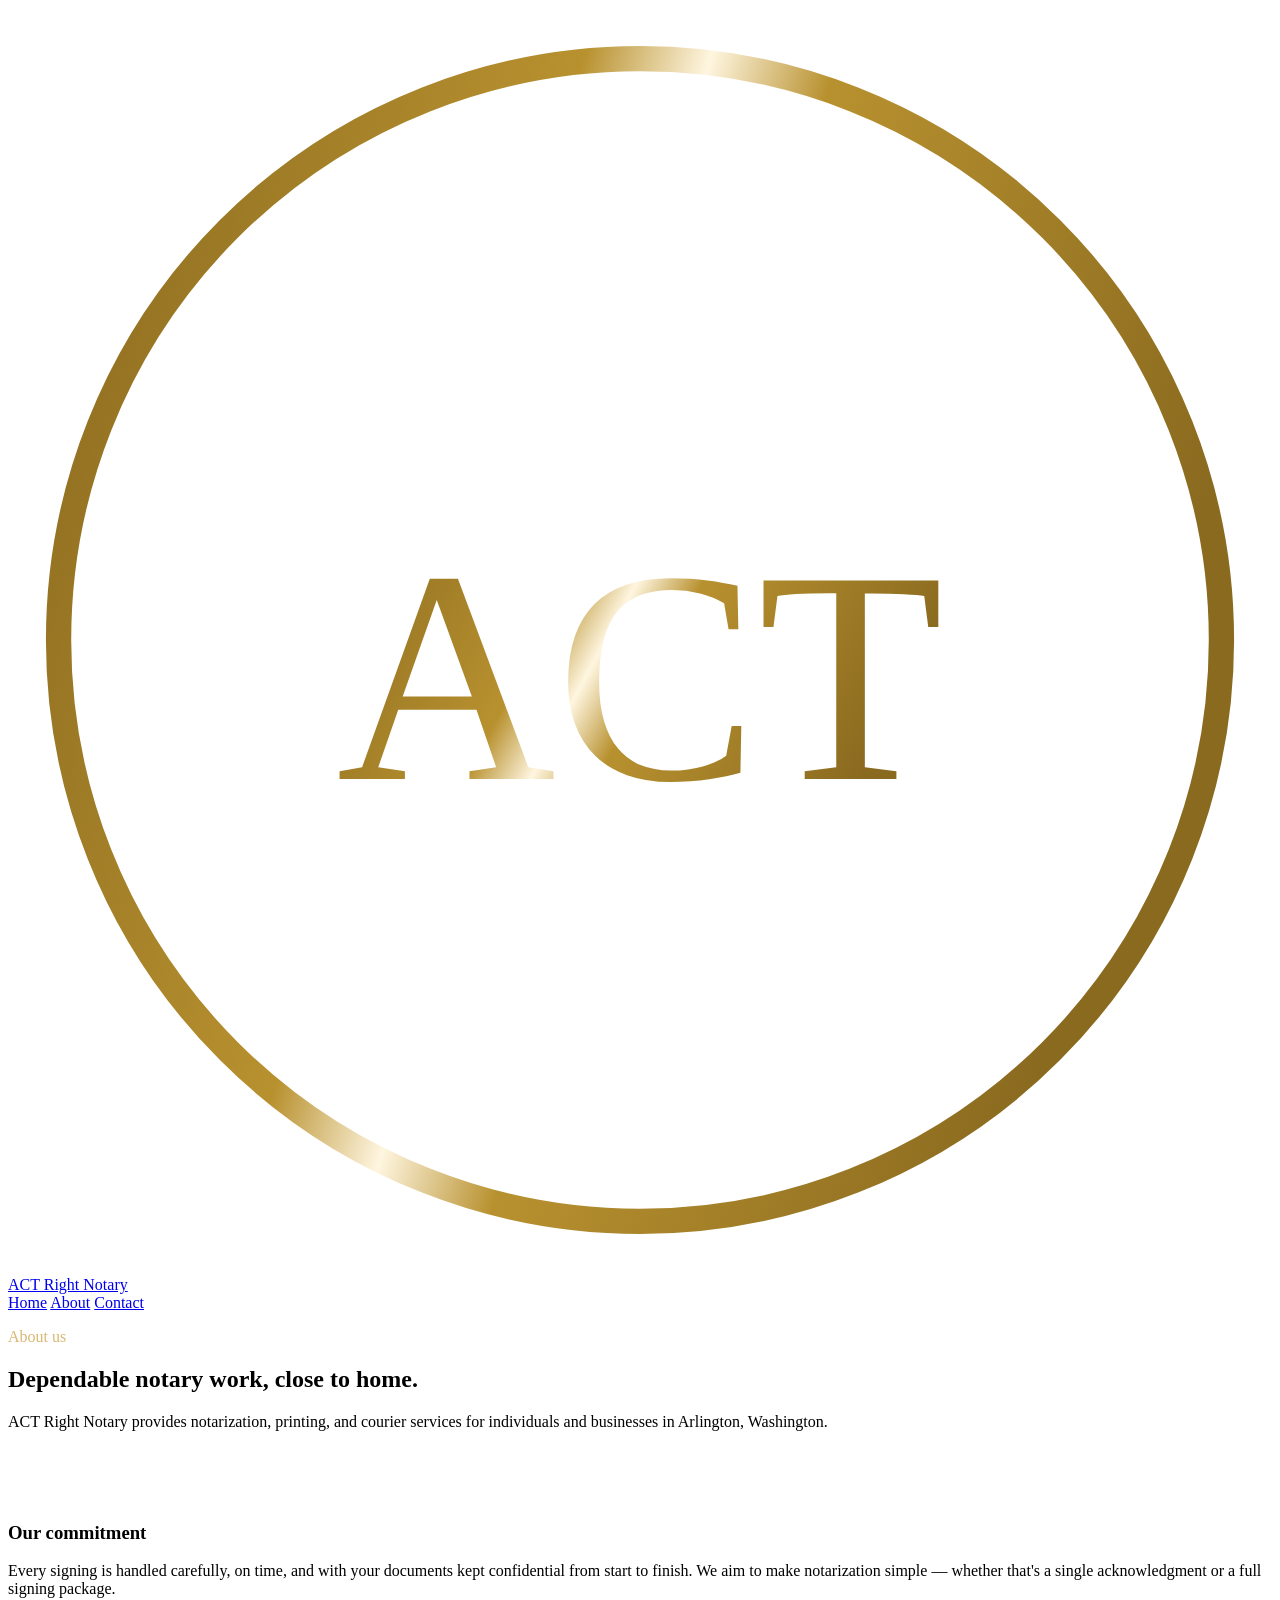
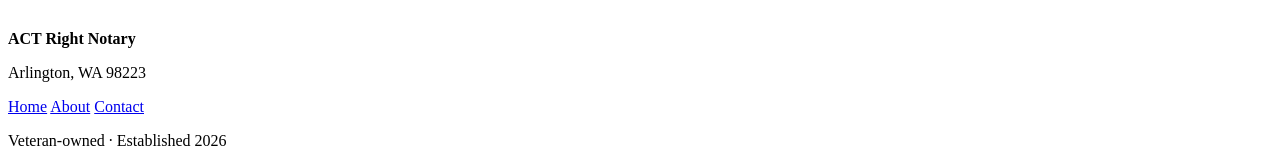
==== about.html @ 7df82d2e "got rid of street address" ====
<!DOCTYPE html>
<html lang="en">
<head>
<meta charset="UTF-8">
<meta name="viewport" content="width=device-width, initial-scale=1.0">
<title>About | ACT Right Notary</title>
<meta name="description" content="About ACT Right Notary, serving Arlington, Washington.">
<link rel="stylesheet" href="styles.css">
</head>
<body>

<header class="site-header">
  <div class="header-inner">
    <a class="brand" href="index.html">
      <svg class="brand-seal" viewBox="0 0 100 100" xmlns="http://www.w3.org/2000/svg">
        <defs>
          <linearGradient id="shineHeader" gradientUnits="objectBoundingBox" x1="0" y1="0" x2="1" y2="0.3">
            <stop offset="0%" stop-color="#8a6a1f"/>
            <stop offset="40%" stop-color="#b8912f"/>
            <stop offset="50%" stop-color="#fff6e0"/>
            <stop offset="60%" stop-color="#b8912f"/>
            <stop offset="100%" stop-color="#8a6a1f"/>
            <animateTransform attributeName="gradientTransform" type="translate" from="-1.2 0" to="1.2 0" dur="2.8s" repeatCount="indefinite"/>
          </linearGradient>
        </defs>
        <circle cx="50" cy="50" r="46" fill="none" stroke="url(#shineHeader)" stroke-width="2"/>
        <text x="50" y="61" text-anchor="middle" font-family="Fraunces, Georgia, serif" font-size="24" fill="url(#shineHeader)">ACT</text>
      </svg>
      <span class="brand-name">ACT Right Notary</span>
    </a>
    <nav class="site-nav">
      <a href="index.html">Home</a>
      <a href="about.html" class="active">About</a>
      <a href="contact.html">Contact</a>
    </nav>
  </div>
</header>

<section class="hero" style="padding-bottom: 56px;">
  <div class="container">
    <p class="eyebrow" style="color:#d9b872;">About us</p>
    <h1>Dependable notary work, close to home.</h1>
    <p class="lead">ACT Right Notary provides notarization, printing, and courier services for individuals and businesses in Arlington, Washington.</p>
  </div>
</section>

<section>
  <div class="container">
    <div class="info-panel" style="margin-bottom: 32px;">
      <h3>Our commitment</h3>
      <p style="margin-bottom:0;">Every signing is handled carefully, on time, and with your documents kept confidential from start to finish. We aim to make notarization simple — whether that's a single acknowledgment or a full signing package.</p>
    </div>
  </div>
</section>

<footer class="site-footer">
  <div class="footer-inner">
    <div>
      <strong>ACT Right Notary</strong>
      <p>Arlington, WA 98223</p>
    </div>
    <nav class="footer-nav">
      <a href="index.html">Home</a>
      <a href="about.html">About</a>
      <a href="contact.html">Contact</a>
    </nav>
    <p>Veteran-owned &middot; Established 2026</p>
  </div>
</footer>

</body>
</html>
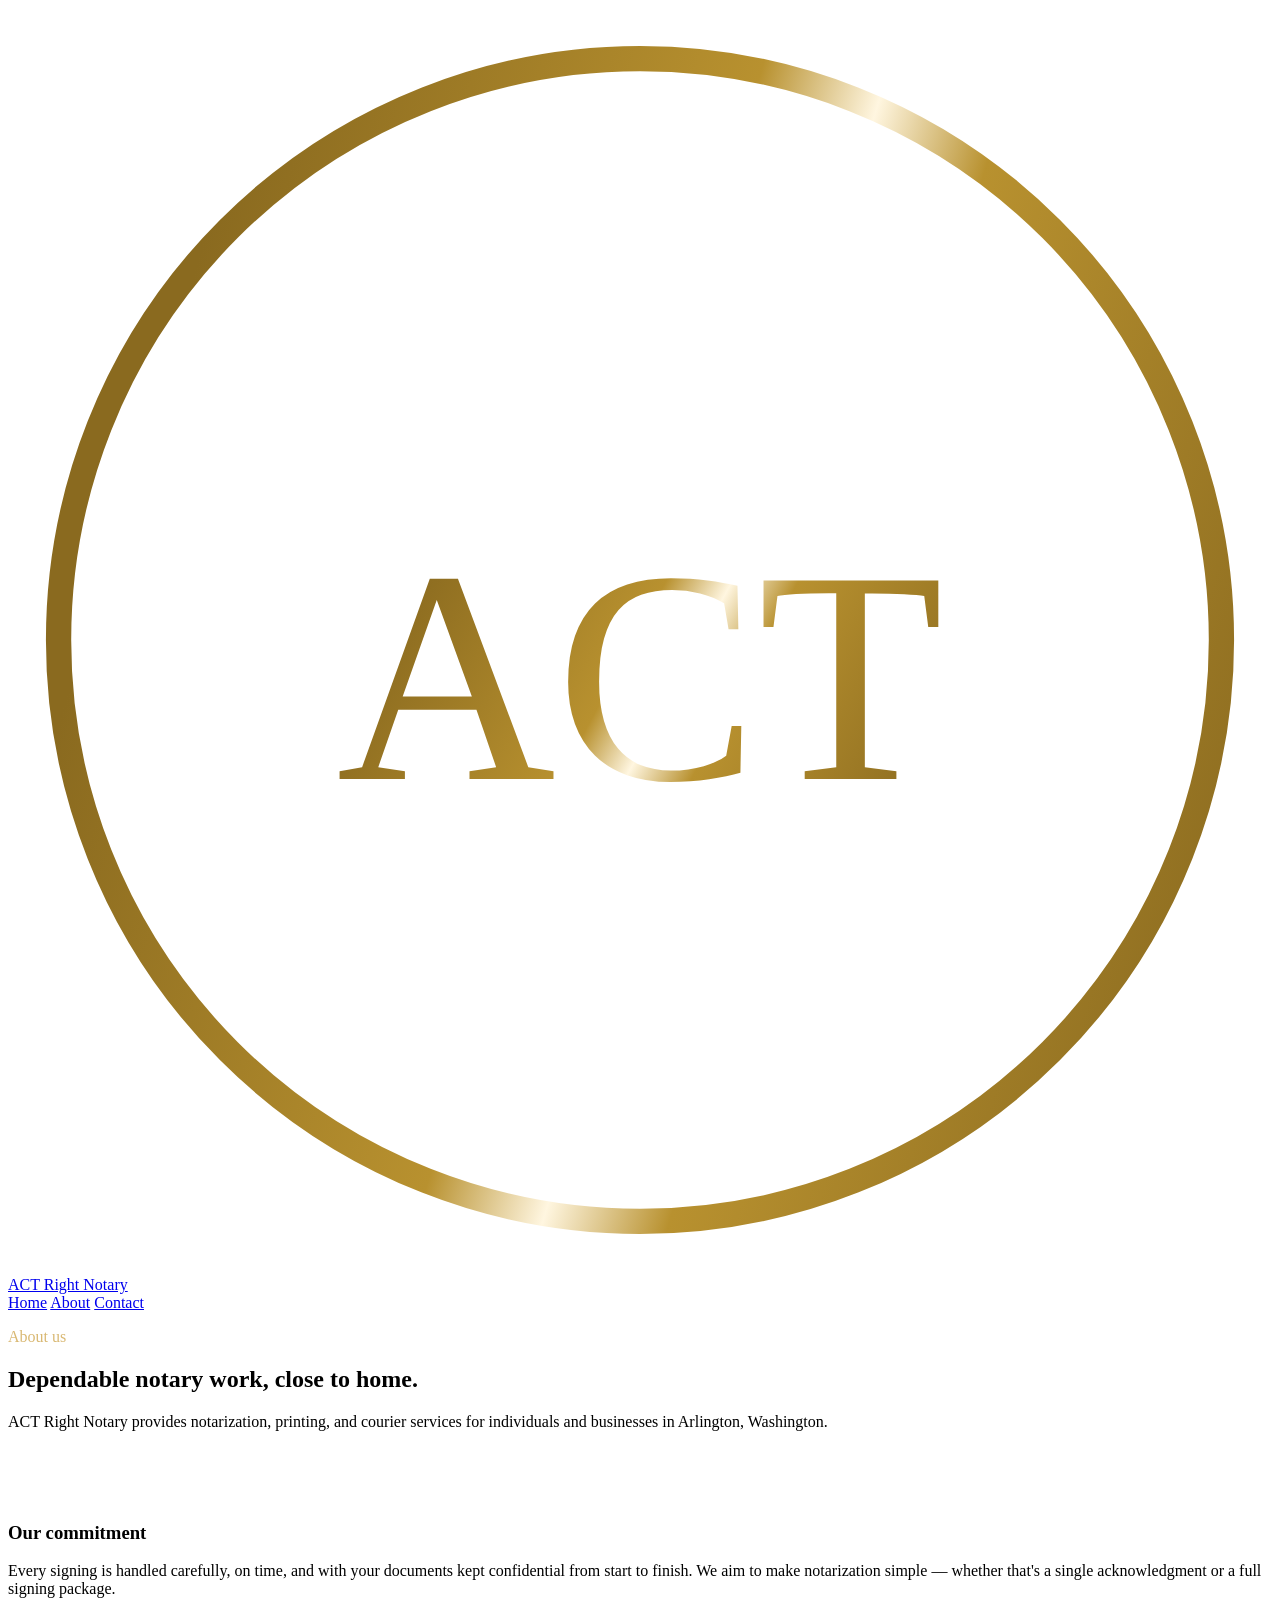
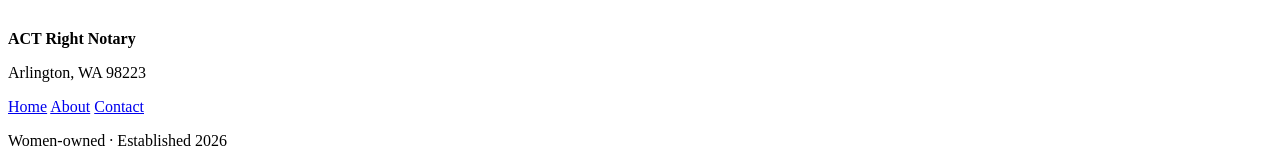
==== commit 7036059f: "changed from veteran owned to women owned" ====
--- a/about.html
+++ b/about.html
@@ -64,7 +64,7 @@
       <a href="about.html">About</a>
       <a href="contact.html">Contact</a>
     </nav>
-    <p>Veteran-owned &middot; Established 2026</p>
+    <p>Women-owned &middot; Established 2026</p>
   </div>
 </footer>
 
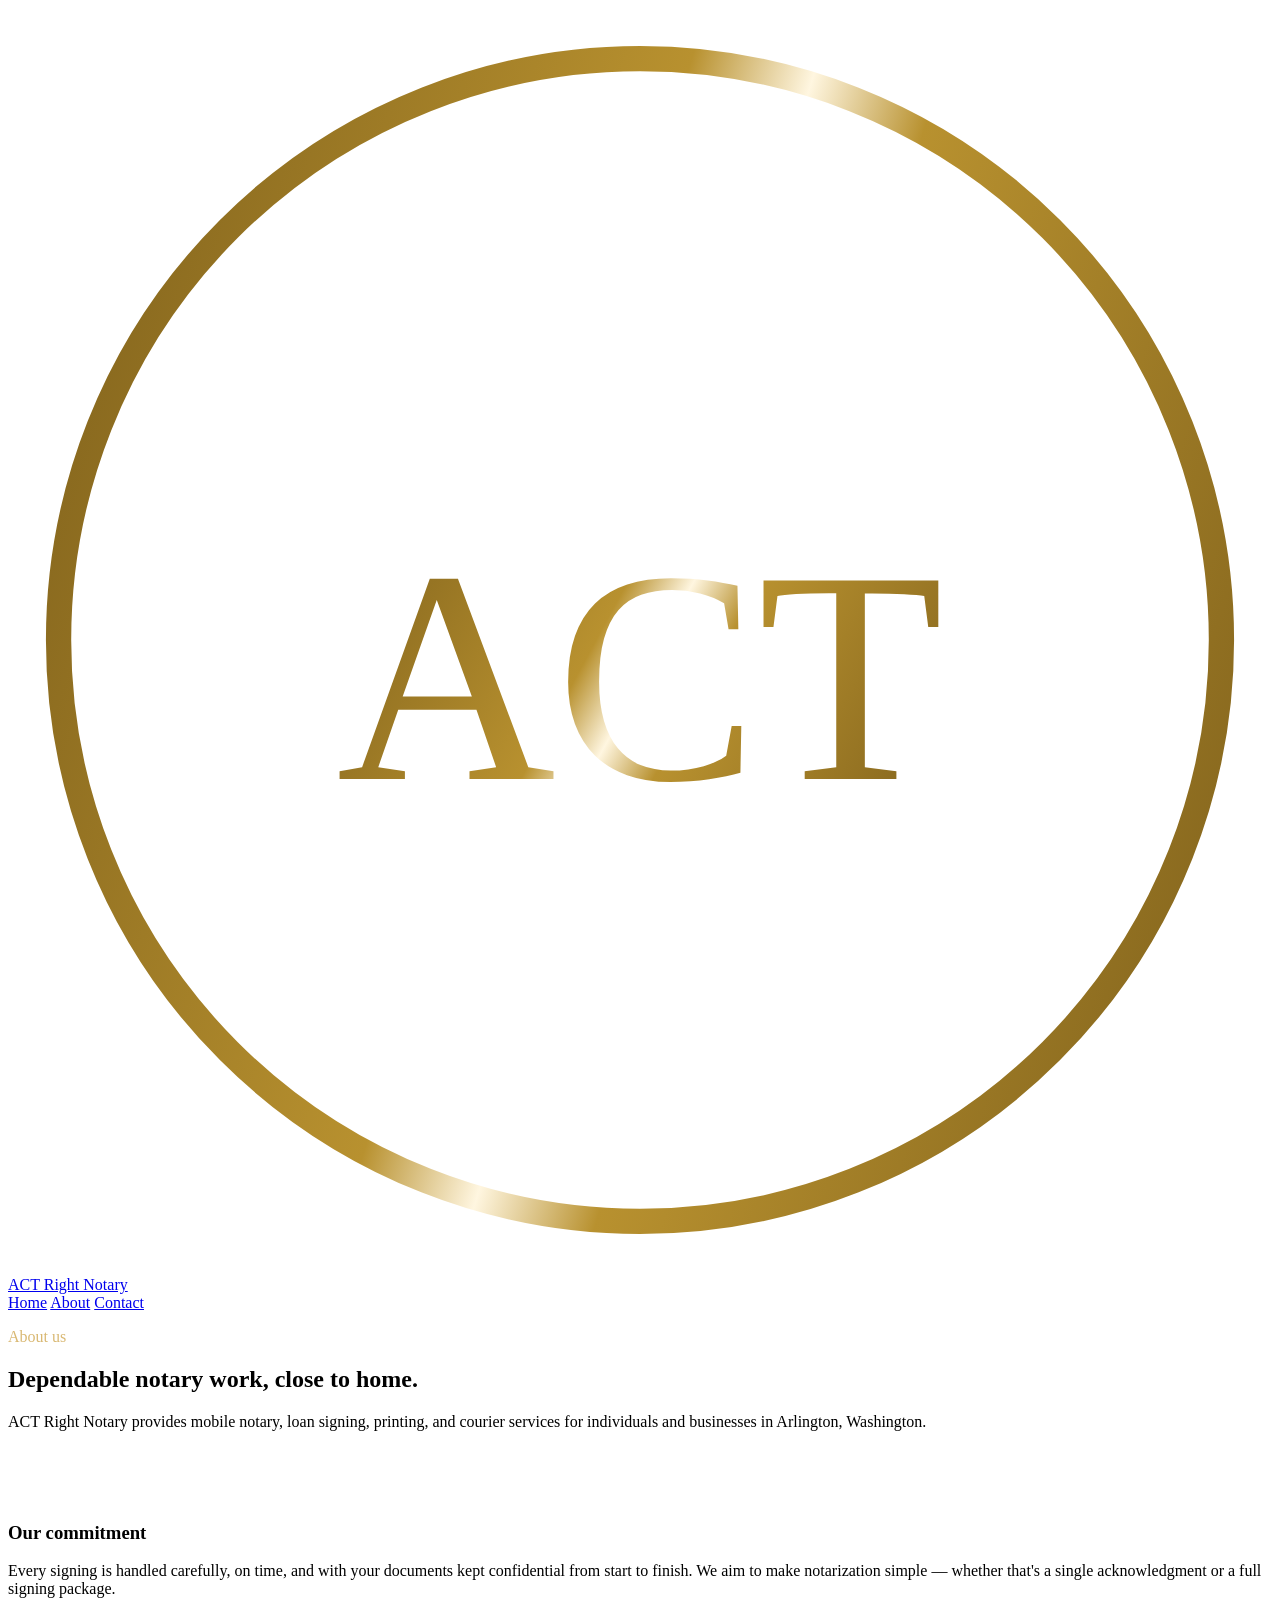
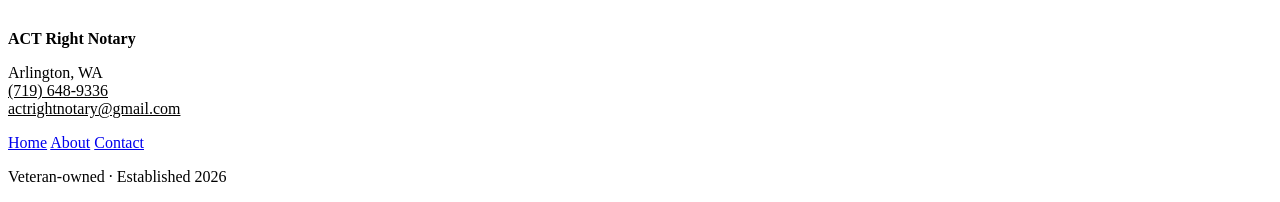
==== commit 75306080: "fixed visability of email an phone number" ====
--- a/about.html
+++ b/about.html
@@ -40,7 +40,7 @@
   <div class="container">
     <p class="eyebrow" style="color:#d9b872;">About us</p>
     <h1>Dependable notary work, close to home.</h1>
-    <p class="lead">ACT Right Notary provides notarization, printing, and courier services for individuals and businesses in Arlington, Washington.</p>
+    <p class="lead">ACT Right Notary provides mobile notary, loan signing, printing, and courier services for individuals and businesses in Arlington, Washington.</p>
   </div>
 </section>
 
@@ -57,14 +57,14 @@
   <div class="footer-inner">
     <div>
       <strong>ACT Right Notary</strong>
-      <p>Arlington, WA 98223</p>
+      <p>Arlington, WA<br><a href="tel:+17196489336" style="color:inherit;text-decoration:underline;">(719) 648-9336</a><br><a href="mailto:actrightnotary@gmail.com" style="color:inherit;text-decoration:underline;">actrightnotary@gmail.com</a></p>
     </div>
     <nav class="footer-nav">
       <a href="index.html">Home</a>
       <a href="about.html">About</a>
       <a href="contact.html">Contact</a>
     </nav>
-    <p>Women-owned &middot; Established 2026</p>
+    <p>Veteran-owned &middot; Established 2026</p>
   </div>
 </footer>
 
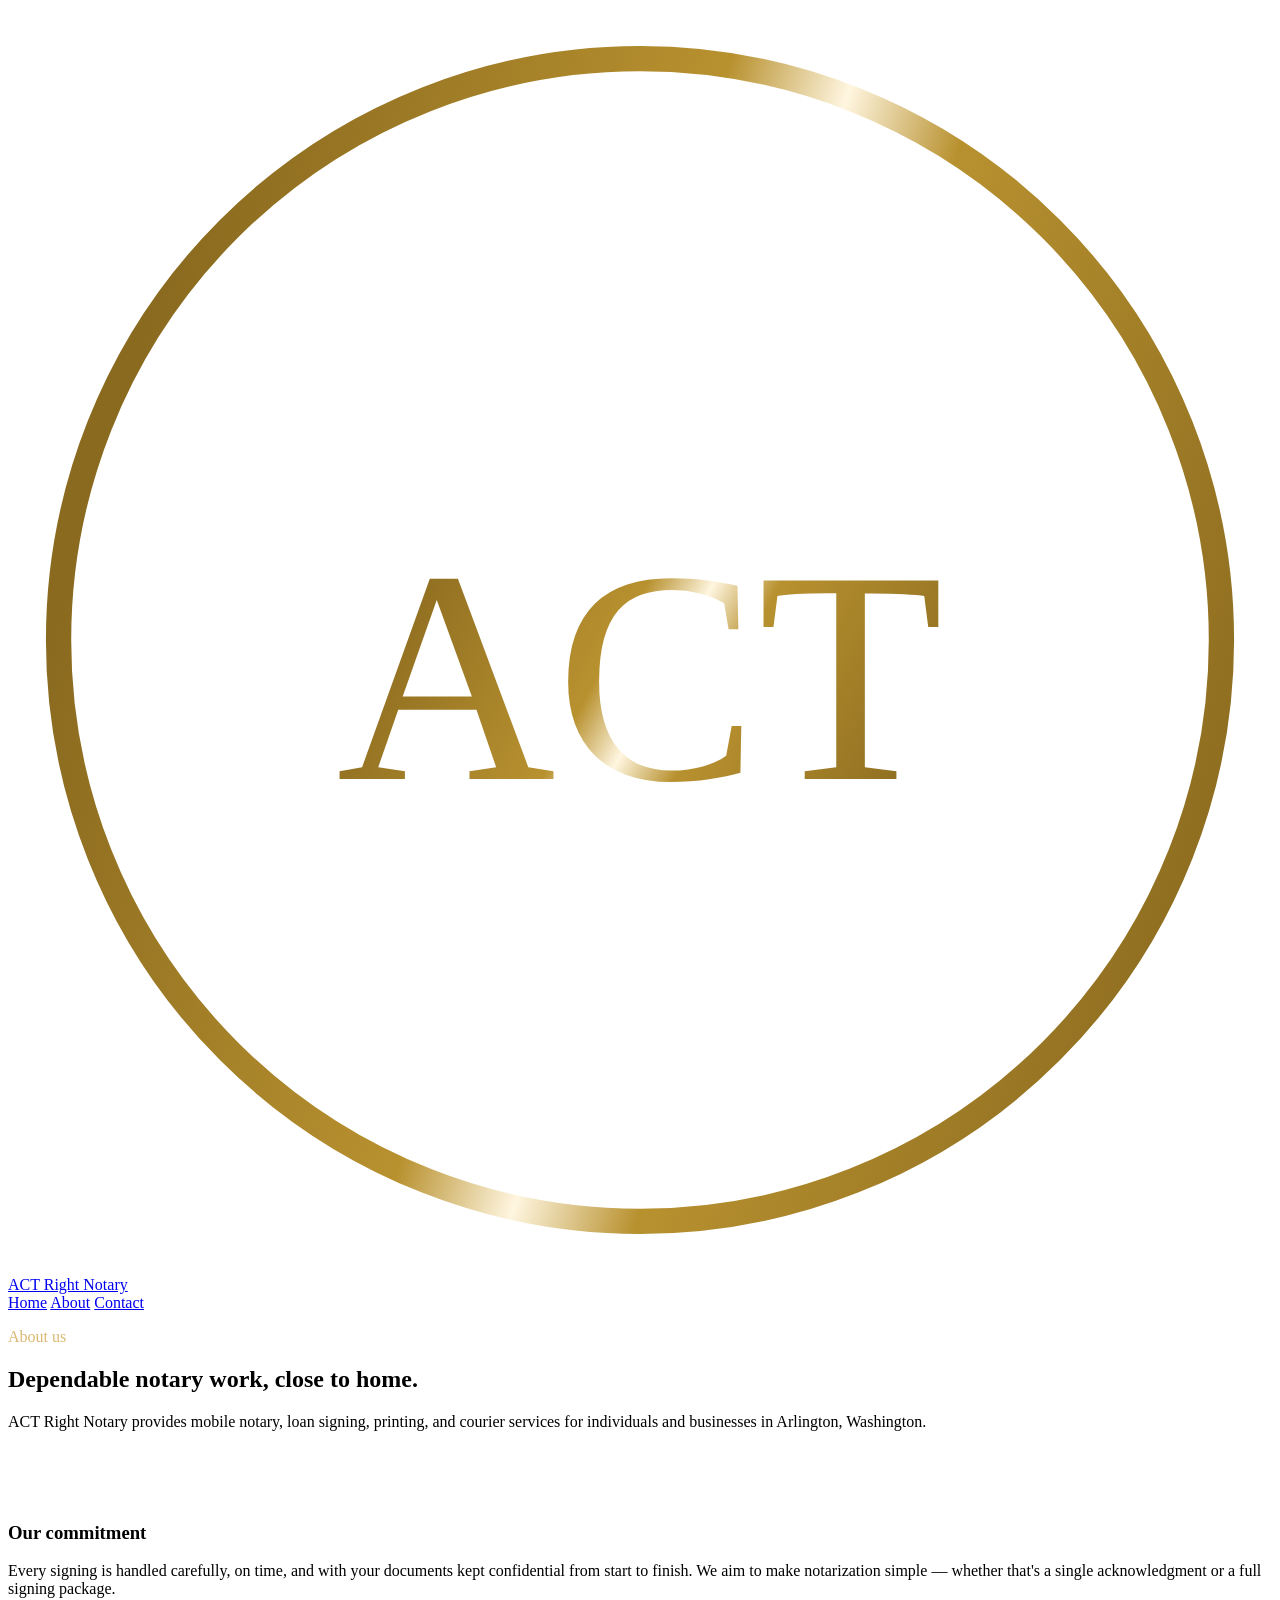
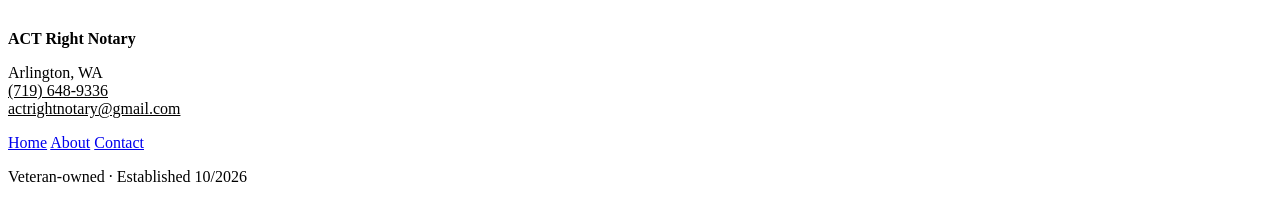
==== commit 7a620079: "updated established date and fixed availibility" ====
--- a/about.html
+++ b/about.html
@@ -64,7 +64,7 @@
       <a href="about.html">About</a>
       <a href="contact.html">Contact</a>
     </nav>
-    <p>Veteran-owned &middot; Established 2026</p>
+    <p>Veteran-owned &middot; Established 10/2026</p>
   </div>
 </footer>
 
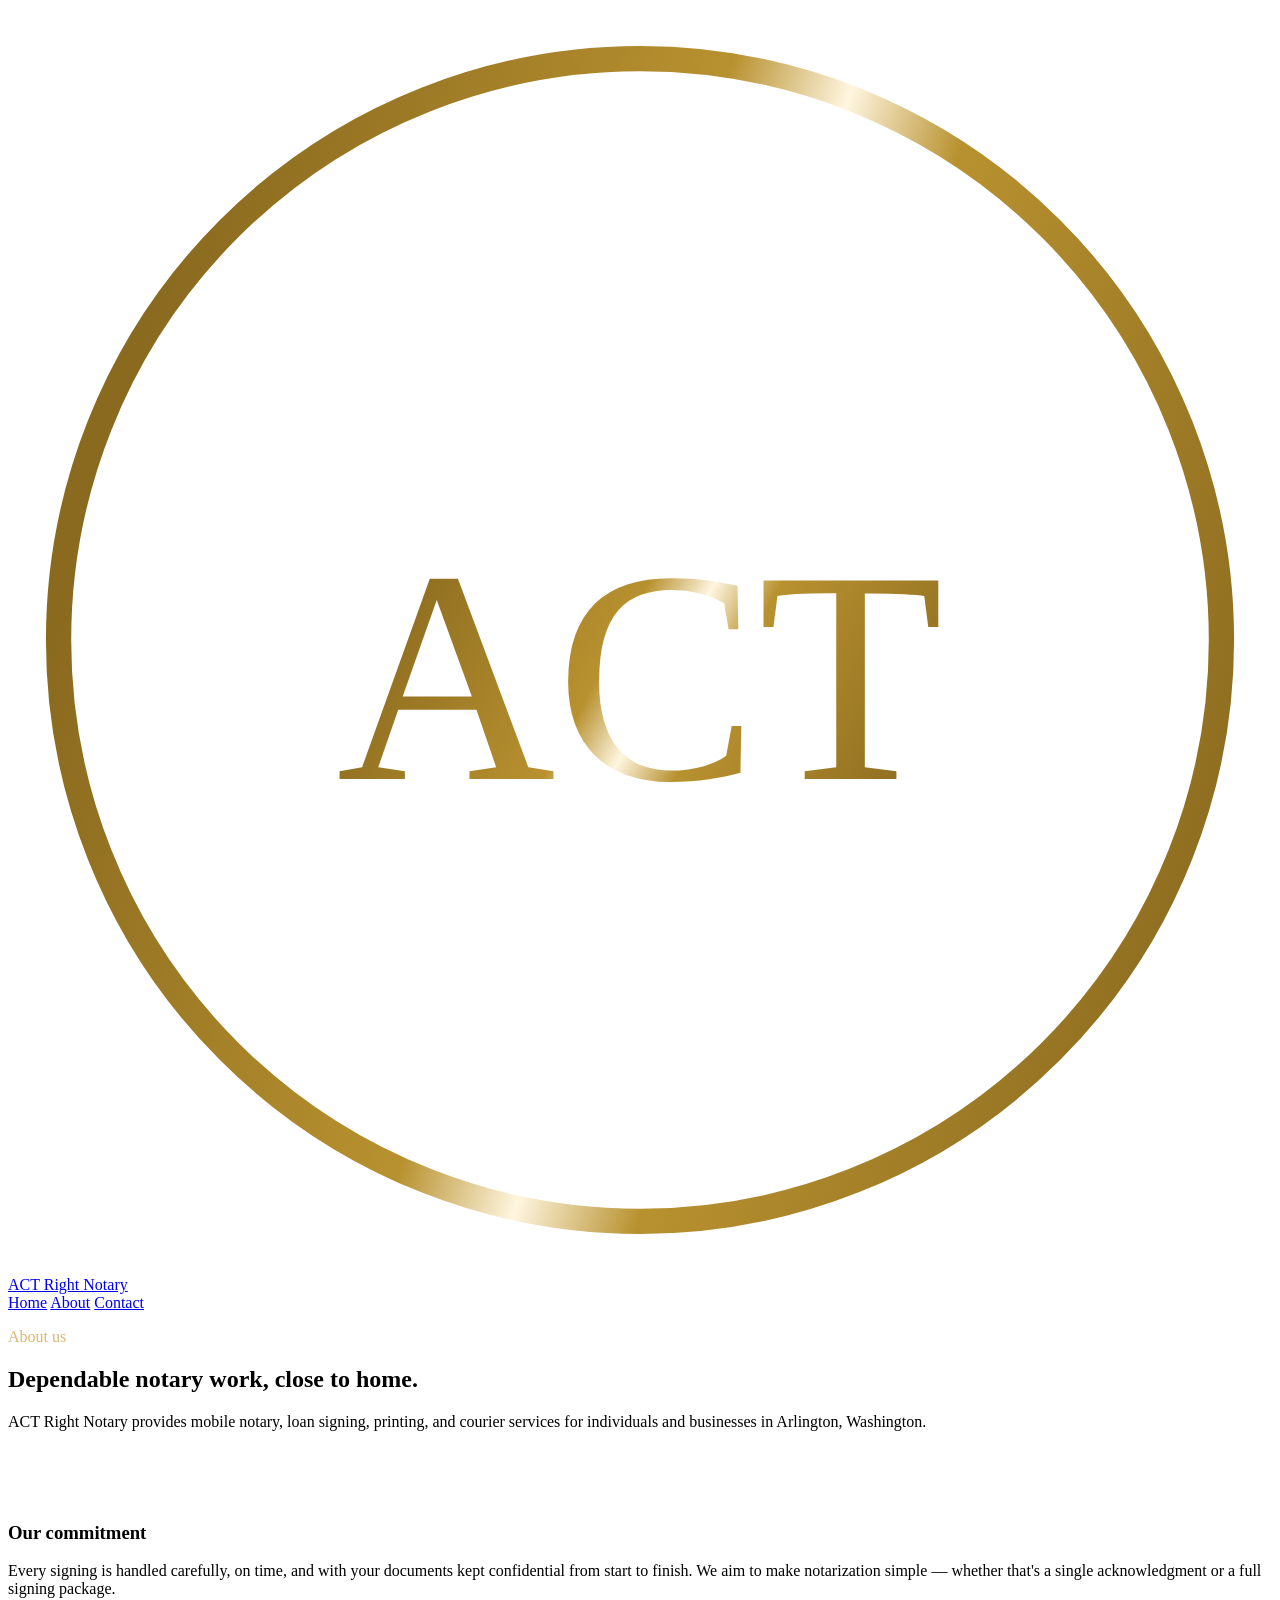
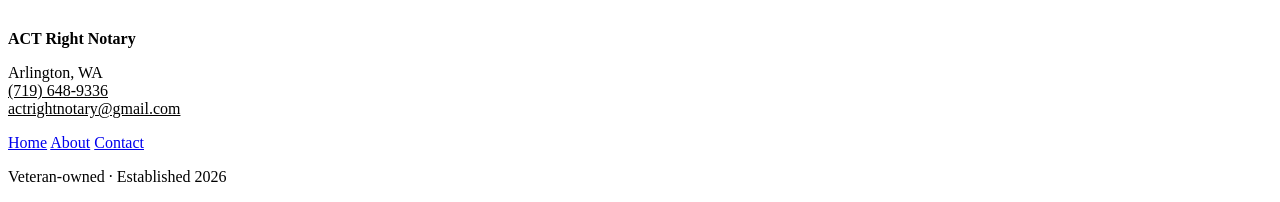
==== commit 4b1cc094: "Merge branch 'main' of https://github.com/act-right-notary/notary-website" ====
--- a/about.html
+++ b/about.html
@@ -64,7 +64,7 @@
       <a href="about.html">About</a>
       <a href="contact.html">Contact</a>
     </nav>
-    <p>Veteran-owned &middot; Established 10/2026</p>
+    <p>Veteran-owned &middot; Established 2026</p>
   </div>
 </footer>
 
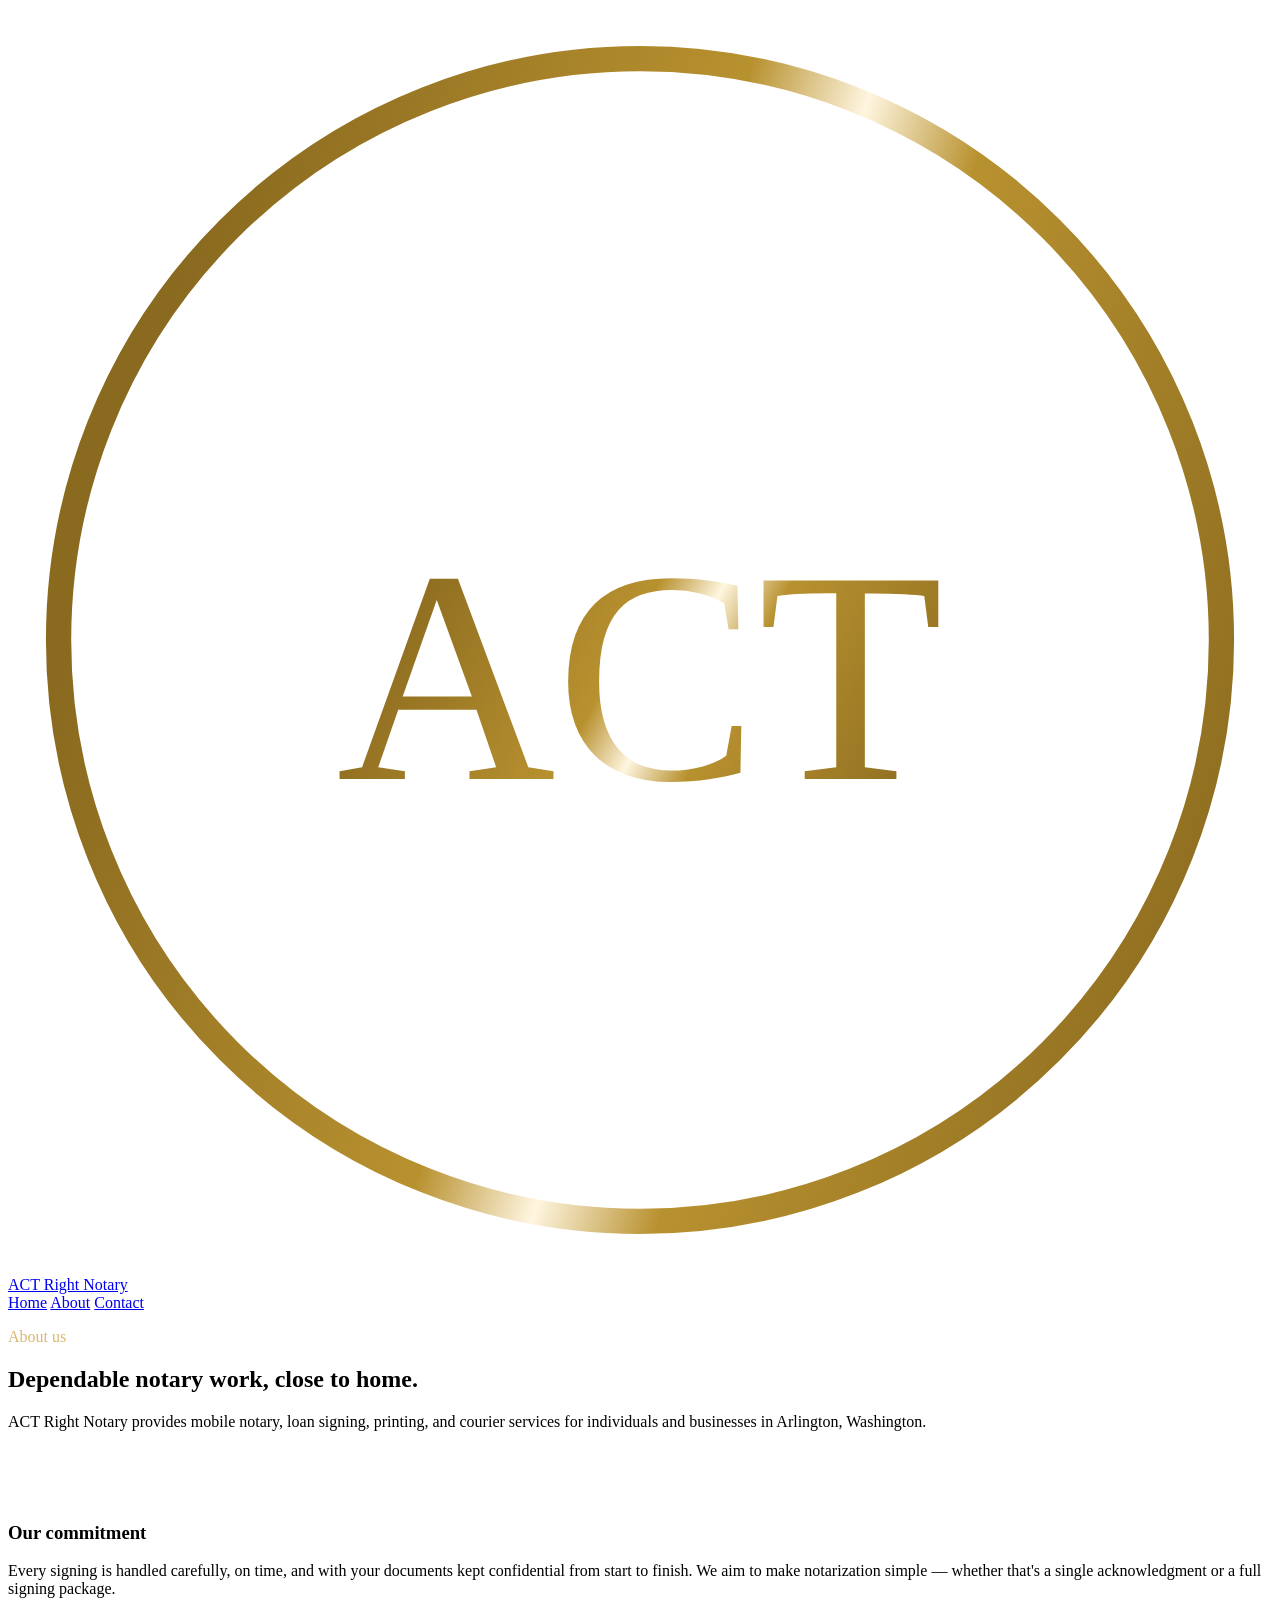
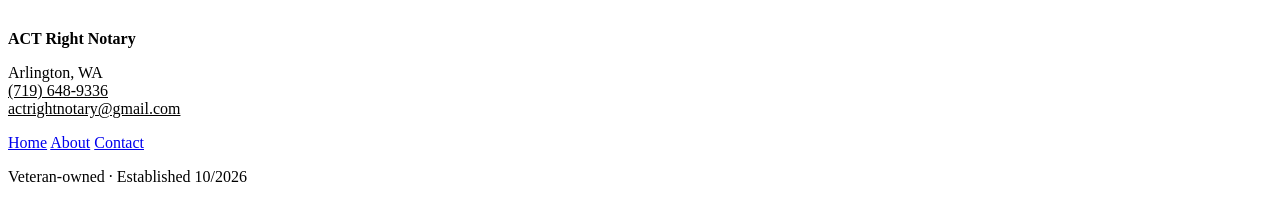
==== commit a37203a5: "Updated established date" ====
--- a/about.html
+++ b/about.html
@@ -64,7 +64,7 @@
       <a href="about.html">About</a>
       <a href="contact.html">Contact</a>
     </nav>
-    <p>Veteran-owned &middot; Established 2026</p>
+    <p>Veteran-owned &middot; Established 10/2026</p>
   </div>
 </footer>
 
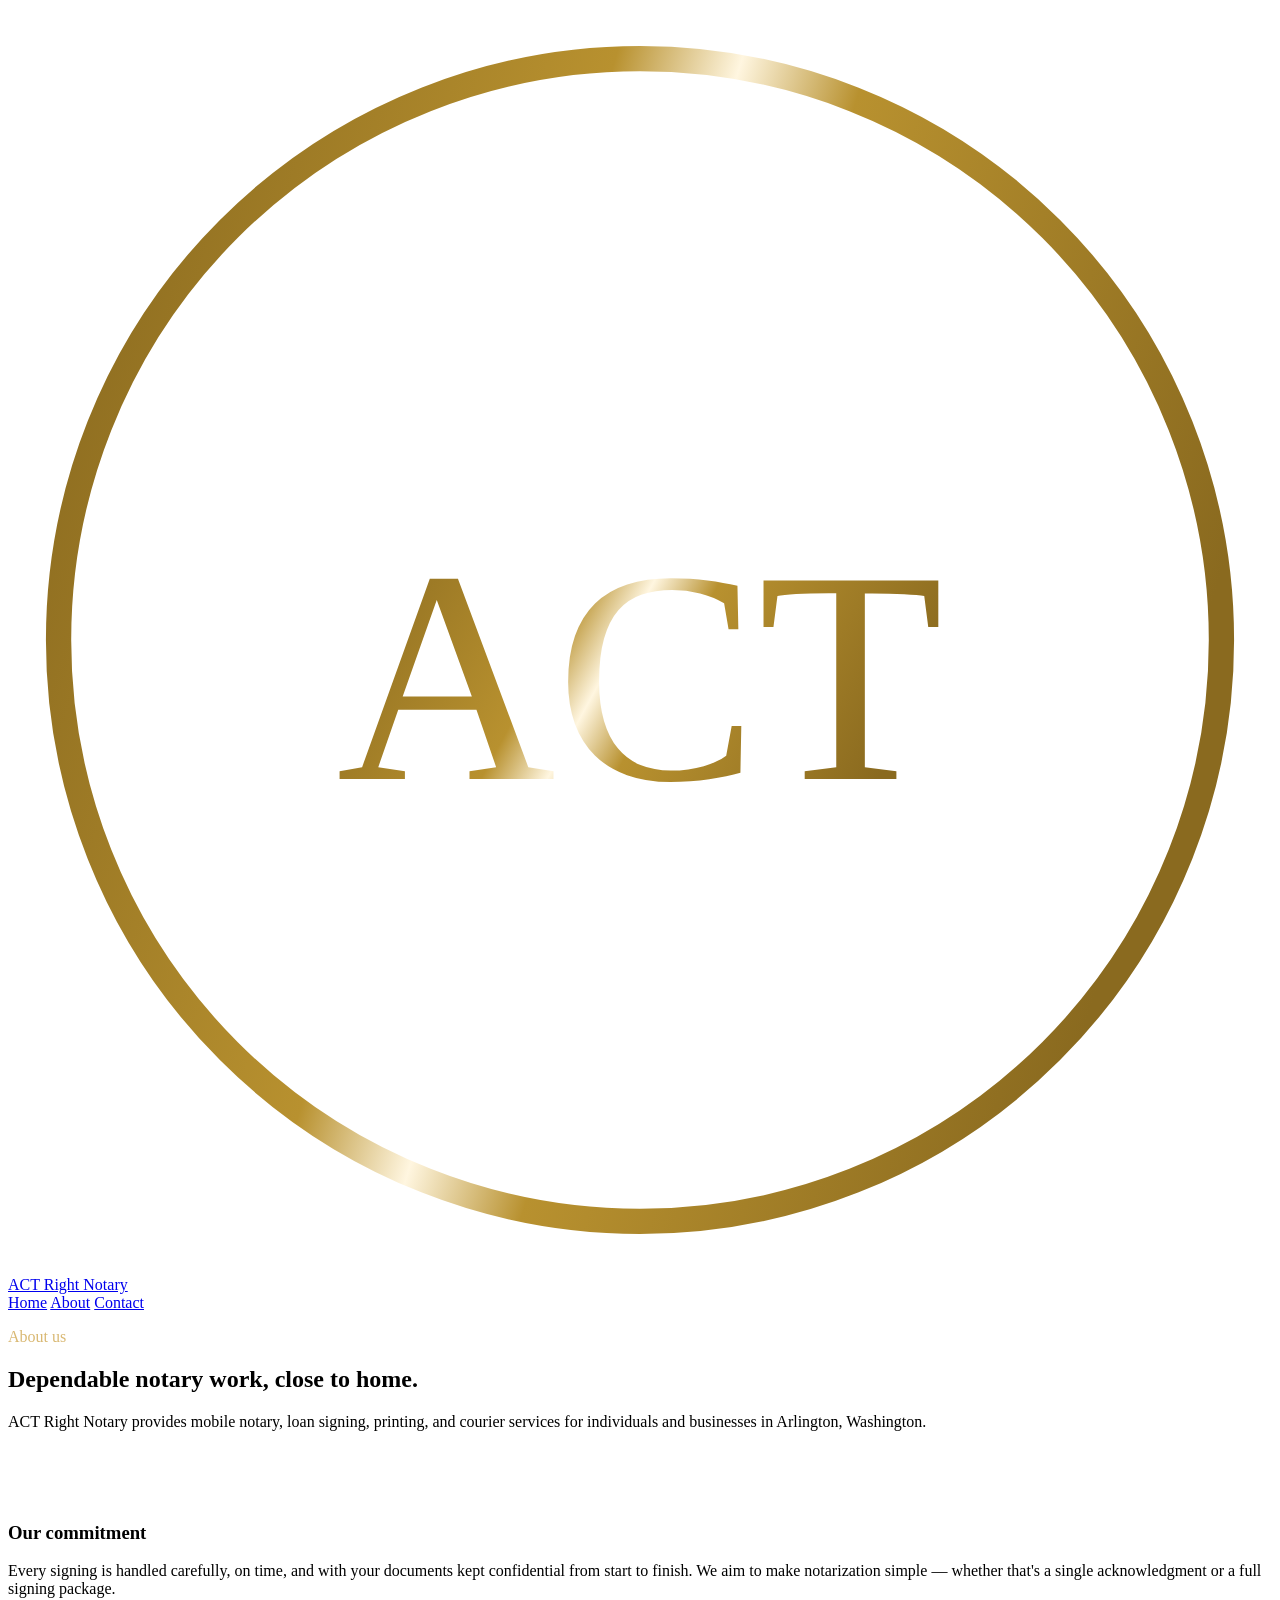
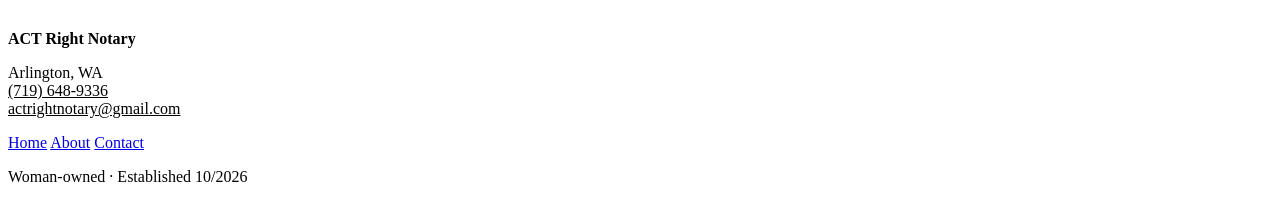
==== commit b0d6397f: "Updated Woman-owned" ====
--- a/about.html
+++ b/about.html
@@ -64,7 +64,7 @@
       <a href="about.html">About</a>
       <a href="contact.html">Contact</a>
     </nav>
-    <p>Veteran-owned &middot; Established 10/2026</p>
+    <p>Woman-owned &middot; Established 10/2026</p>
   </div>
 </footer>
 
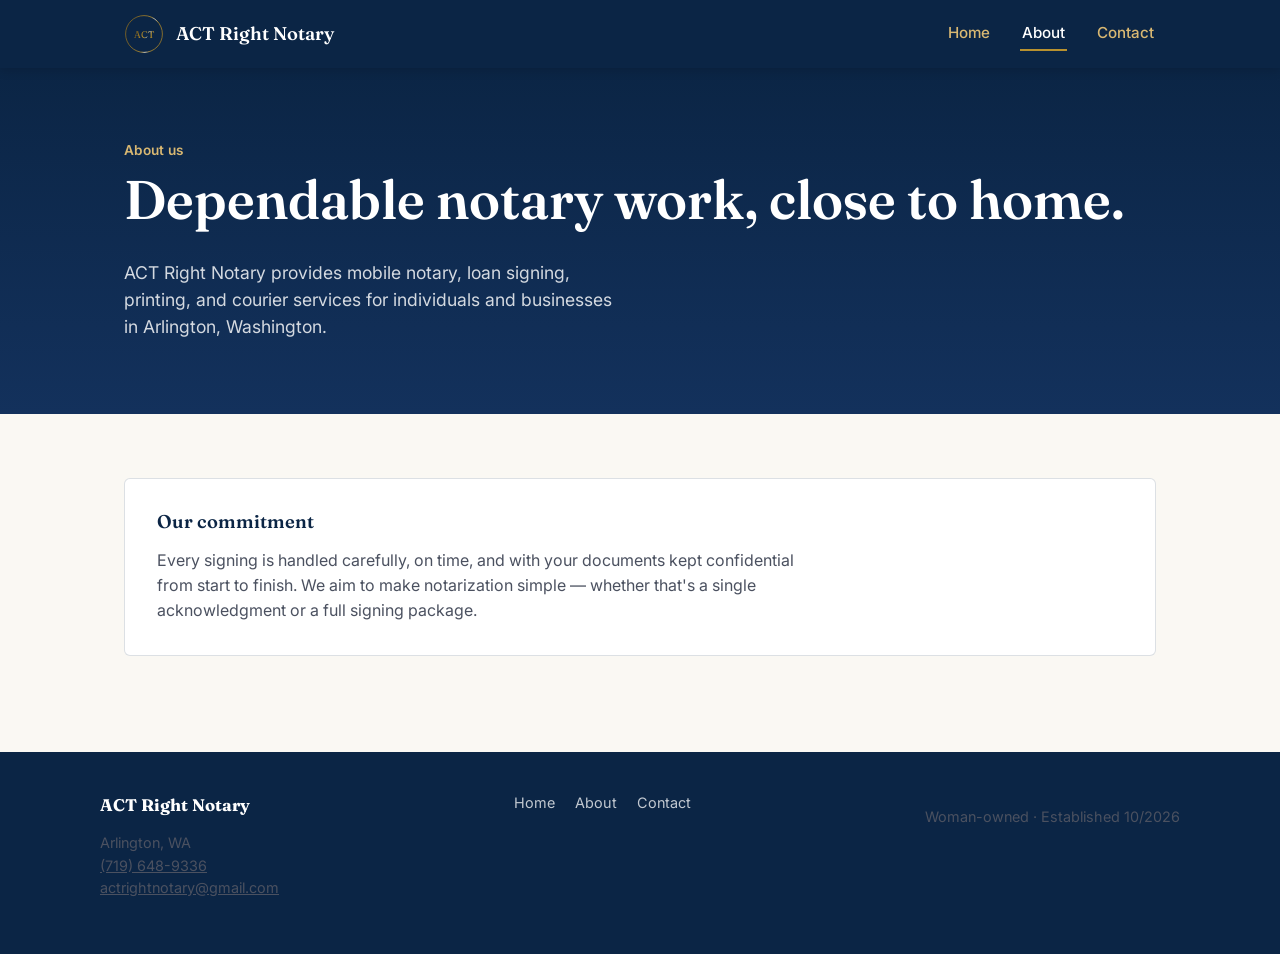
==== commit 1e07198e: "created preload fonts in headers, added form mhich still needs a service provider" ====
--- a/about.html
+++ b/about.html
@@ -5,6 +5,9 @@
 <meta name="viewport" content="width=device-width, initial-scale=1.0">
 <title>About | ACT Right Notary</title>
 <meta name="description" content="About ACT Right Notary, serving Arlington, Washington.">
+<link rel="preconnect" href="https://fonts.googleapis.com">
+<link rel="preconnect" href="https://fonts.gstatic.com" crossorigin>
+<link rel="stylesheet" href="https://fonts.googleapis.com/css2?family=Fraunces:opsz,wght@9..144,400;9..144,500;9..144,600&amp;family=Inter:wght@400;500;600&amp;display=swap">
 <link rel="stylesheet" href="styles.css">
 </head>
 <body>
@@ -36,6 +39,8 @@
   </div>
 </header>
 
+<main>
+
 <section class="hero" style="padding-bottom: 56px;">
   <div class="container">
     <p class="eyebrow" style="color:#d9b872;">About us</p>
@@ -52,6 +57,8 @@
     </div>
   </div>
 </section>
+
+</main>
 
 <footer class="site-footer">
   <div class="footer-inner">
--- a/styles.css
+++ b/styles.css
@@ -0,0 +1,378 @@
+/* ACT Right Notary — shared stylesheet */
+
+:root {
+  --navy-deep: #0b2545;
+  --navy-mid: #13315c;
+  --gold: #b8912f;
+  --gold-light: #d9b872;
+  --paper: #faf8f3;
+  --ink: #1c1f26;
+  --ink-soft: #4b5160;
+  --white: #ffffff;
+  --line: rgba(11, 37, 69, 0.14);
+  --shadow: 0 10px 30px rgba(11, 37, 69, 0.12);
+}
+
+* { box-sizing: border-box; }
+
+html { scroll-behavior: smooth; }
+
+body {
+  margin: 0;
+  font-family: 'Inter', -apple-system, Segoe UI, sans-serif;
+  color: var(--ink);
+  background: var(--paper);
+  line-height: 1.55;
+}
+
+h1, h2, h3 {
+  font-family: 'Fraunces', Georgia, serif;
+  color: var(--navy-deep);
+  line-height: 1.15;
+  margin: 0 0 0.5em;
+}
+
+h1 { font-size: clamp(2.2rem, 4.5vw, 3.4rem); font-weight: 600; }
+h2 { font-size: clamp(1.5rem, 3vw, 2rem); font-weight: 600; }
+h3 { font-size: 1.15rem; font-weight: 600; }
+
+p { color: var(--ink-soft); max-width: 65ch; }
+
+a { color: var(--navy-mid); }
+
+.container {
+  max-width: 1080px;
+  margin: 0 auto;
+  padding: 0 24px;
+}
+
+/* ---------- Header ---------- */
+
+.site-header {
+  background: var(--navy-deep);
+  position: sticky;
+  top: 0;
+  z-index: 20;
+  box-shadow: 0 2px 10px rgba(0,0,0,0.15);
+}
+
+.header-inner {
+  max-width: 1080px;
+  margin: 0 auto;
+  padding: 14px 24px;
+  display: flex;
+  align-items: center;
+  justify-content: space-between;
+  gap: 16px;
+}
+
+.brand {
+  display: flex;
+  align-items: center;
+  gap: 12px;
+  text-decoration: none;
+  color: var(--white);
+}
+
+.brand-seal {
+  width: 40px;
+  height: 40px;
+  flex-shrink: 0;
+  animation: seal-glow 3s ease-in-out infinite;
+}
+
+.hero-seal-wrap svg {
+  animation: seal-glow 3s ease-in-out infinite;
+}
+
+@keyframes seal-glow {
+  0%, 100% { filter: drop-shadow(0 0 2px rgba(184, 145, 47, 0.35)); }
+  50% { filter: drop-shadow(0 0 8px rgba(217, 184, 114, 0.9)); }
+}
+
+.brand-name {
+  font-family: 'Fraunces', Georgia, serif;
+  font-size: 1.15rem;
+  font-weight: 600;
+  color: var(--white);
+  white-space: nowrap;
+}
+
+.site-nav {
+  display: flex;
+  gap: 28px;
+  flex-wrap: wrap;
+}
+
+.site-nav a {
+  color: var(--gold-light);
+  text-decoration: none;
+  font-size: 0.95rem;
+  font-weight: 500;
+  padding: 4px 2px;
+  border-bottom: 2px solid transparent;
+}
+
+.site-nav a:hover { color: var(--white); }
+
+.site-nav a.active {
+  color: var(--white);
+  border-bottom-color: var(--gold);
+}
+
+/* ---------- Hero ---------- */
+
+.hero {
+  background: linear-gradient(180deg, var(--navy-deep) 0%, var(--navy-mid) 100%);
+  color: var(--white);
+  padding: 72px 24px 88px;
+}
+
+.hero-inner {
+  max-width: 1080px;
+  margin: 0 auto;
+  display: flex;
+  align-items: center;
+  gap: 56px;
+  flex-wrap: wrap;
+}
+
+.hero-text { flex: 1 1 380px; }
+
+.hero h1 { color: var(--white); }
+
+.hero p.lead {
+  color: rgba(255,255,255,0.82);
+  font-size: 1.1rem;
+  max-width: 46ch;
+}
+
+.hero-actions {
+  display: flex;
+  gap: 14px;
+  flex-wrap: wrap;
+  margin-top: 28px;
+}
+
+.btn {
+  display: inline-block;
+  padding: 12px 26px;
+  border-radius: 4px;
+  font-weight: 600;
+  font-size: 0.95rem;
+  text-decoration: none;
+  border: 1.5px solid transparent;
+}
+
+.btn-primary {
+  background: var(--gold);
+  color: var(--navy-deep);
+}
+
+.btn-primary:hover { background: var(--gold-light); }
+
+.btn-ghost {
+  border-color: rgba(255,255,255,0.5);
+  color: var(--white);
+}
+
+.btn-ghost:hover { border-color: var(--white); }
+
+.hero-seal-wrap {
+  flex: 0 0 auto;
+  width: clamp(160px, 22vw, 220px);
+}
+
+.hero-seal-wrap svg { width: 100%; height: auto; }
+
+/* ---------- Sections ---------- */
+
+section { padding: 64px 24px; }
+
+.section-intro { max-width: 62ch; margin-bottom: 36px; }
+
+.eyebrow {
+  color: var(--gold);
+  font-weight: 600;
+  font-size: 0.85rem;
+  letter-spacing: 0.02em;
+  margin: 0 0 8px;
+}
+
+.card-grid {
+  display: grid;
+  grid-template-columns: repeat(auto-fit, minmax(240px, 1fr));
+  gap: 24px;
+}
+
+.card {
+  background: var(--white);
+  border: 1px solid var(--line);
+  border-radius: 6px;
+  padding: 28px;
+}
+
+.card h3 { margin-bottom: 10px; }
+.card p { margin: 0; font-size: 0.96rem; }
+
+/* ---------- Pricing table ---------- */
+
+.pricing-table {
+  width: 100%;
+  border-collapse: collapse;
+  background: var(--white);
+  border: 1px solid var(--line);
+  border-radius: 6px;
+  overflow: hidden;
+}
+
+.pricing-table th, .pricing-table td {
+  text-align: left;
+  padding: 14px 20px;
+  border-bottom: 1px solid var(--line);
+}
+
+.pricing-table th {
+  background: var(--navy-deep);
+  color: var(--white);
+  font-family: 'Fraunces', Georgia, serif;
+  font-weight: 500;
+}
+
+.pricing-table tr:last-child td { border-bottom: none; }
+
+.pricing-note {
+  font-size: 0.88rem;
+  color: var(--ink-soft);
+  margin-top: 14px;
+}
+
+.pricing-note a { color: var(--navy-mid); }
+
+/* ---------- Info / contact blocks ---------- */
+
+.info-panel {
+  background: var(--white);
+  border: 1px solid var(--line);
+  border-radius: 6px;
+  padding: 32px;
+}
+
+.info-row {
+  display: flex;
+  gap: 14px;
+  padding: 14px 0;
+  border-bottom: 1px solid var(--line);
+}
+
+.info-row:last-child { border-bottom: none; }
+
+.info-label {
+  flex: 0 0 120px;
+  font-weight: 600;
+  color: var(--navy-deep);
+}
+
+.info-value { color: var(--ink-soft); }
+
+.pending {
+  display: inline-block;
+  font-size: 0.82rem;
+  font-style: italic;
+  color: var(--gold);
+}
+
+.divider {
+  border: none;
+  border-top: 1px solid var(--line);
+  margin: 0;
+}
+
+/* ---------- Footer ---------- */
+
+.site-footer {
+  background: var(--navy-deep);
+  color: rgba(255,255,255,0.75);
+  padding: 40px 24px;
+}
+
+.footer-inner {
+  max-width: 1080px;
+  margin: 0 auto;
+  display: flex;
+  flex-wrap: wrap;
+  justify-content: space-between;
+  gap: 24px;
+  font-size: 0.9rem;
+}
+
+.footer-inner strong { color: var(--white); font-family: 'Fraunces', Georgia, serif; font-size: 1.05rem; }
+
+.footer-nav { display: flex; gap: 20px; }
+
+.footer-nav a { color: rgba(255,255,255,0.75); text-decoration: none; }
+.footer-nav a:hover { color: var(--gold-light); }
+
+@media (max-width: 560px) {
+  .header-inner { flex-direction: column; align-items: flex-start; gap: 10px; }
+  .info-row { flex-direction: column; gap: 4px; }
+  .info-label { flex-basis: auto; }
+}
+
+/* ---------- Contact form ---------- */
+
+.contact-form {
+  background: var(--white);
+  border: 1px solid var(--line);
+  border-radius: 6px;
+  padding: 32px;
+  margin-top: 20px;
+  max-width: 640px;
+}
+
+.form-field { margin-bottom: 18px; }
+
+.form-field label {
+  display: block;
+  font-weight: 600;
+  color: var(--navy-deep);
+  margin-bottom: 6px;
+}
+
+.form-field input,
+.form-field select,
+.form-field textarea {
+  width: 100%;
+  font: inherit;
+  color: var(--ink);
+  background: var(--paper);
+  border: 1px solid var(--line);
+  border-radius: 4px;
+  padding: 10px 12px;
+}
+
+.form-field input:focus,
+.form-field select:focus,
+.form-field textarea:focus {
+  outline: 2px solid var(--gold);
+  outline-offset: 1px;
+}
+
+.contact-form button.btn {
+  cursor: pointer;
+  font-family: inherit;
+}
+
+.contact-form button.btn:disabled { opacity: 0.6; cursor: not-allowed; }
+
+.hp {
+  position: absolute;
+  left: -9999px;
+  width: 1px;
+  height: 1px;
+  opacity: 0;
+}
+
+.form-status { margin: 14px 0 0; font-weight: 500; }
+.form-status.success { color: #2e6b3a; }
+.form-status.error { color: #9b2c2c; }
